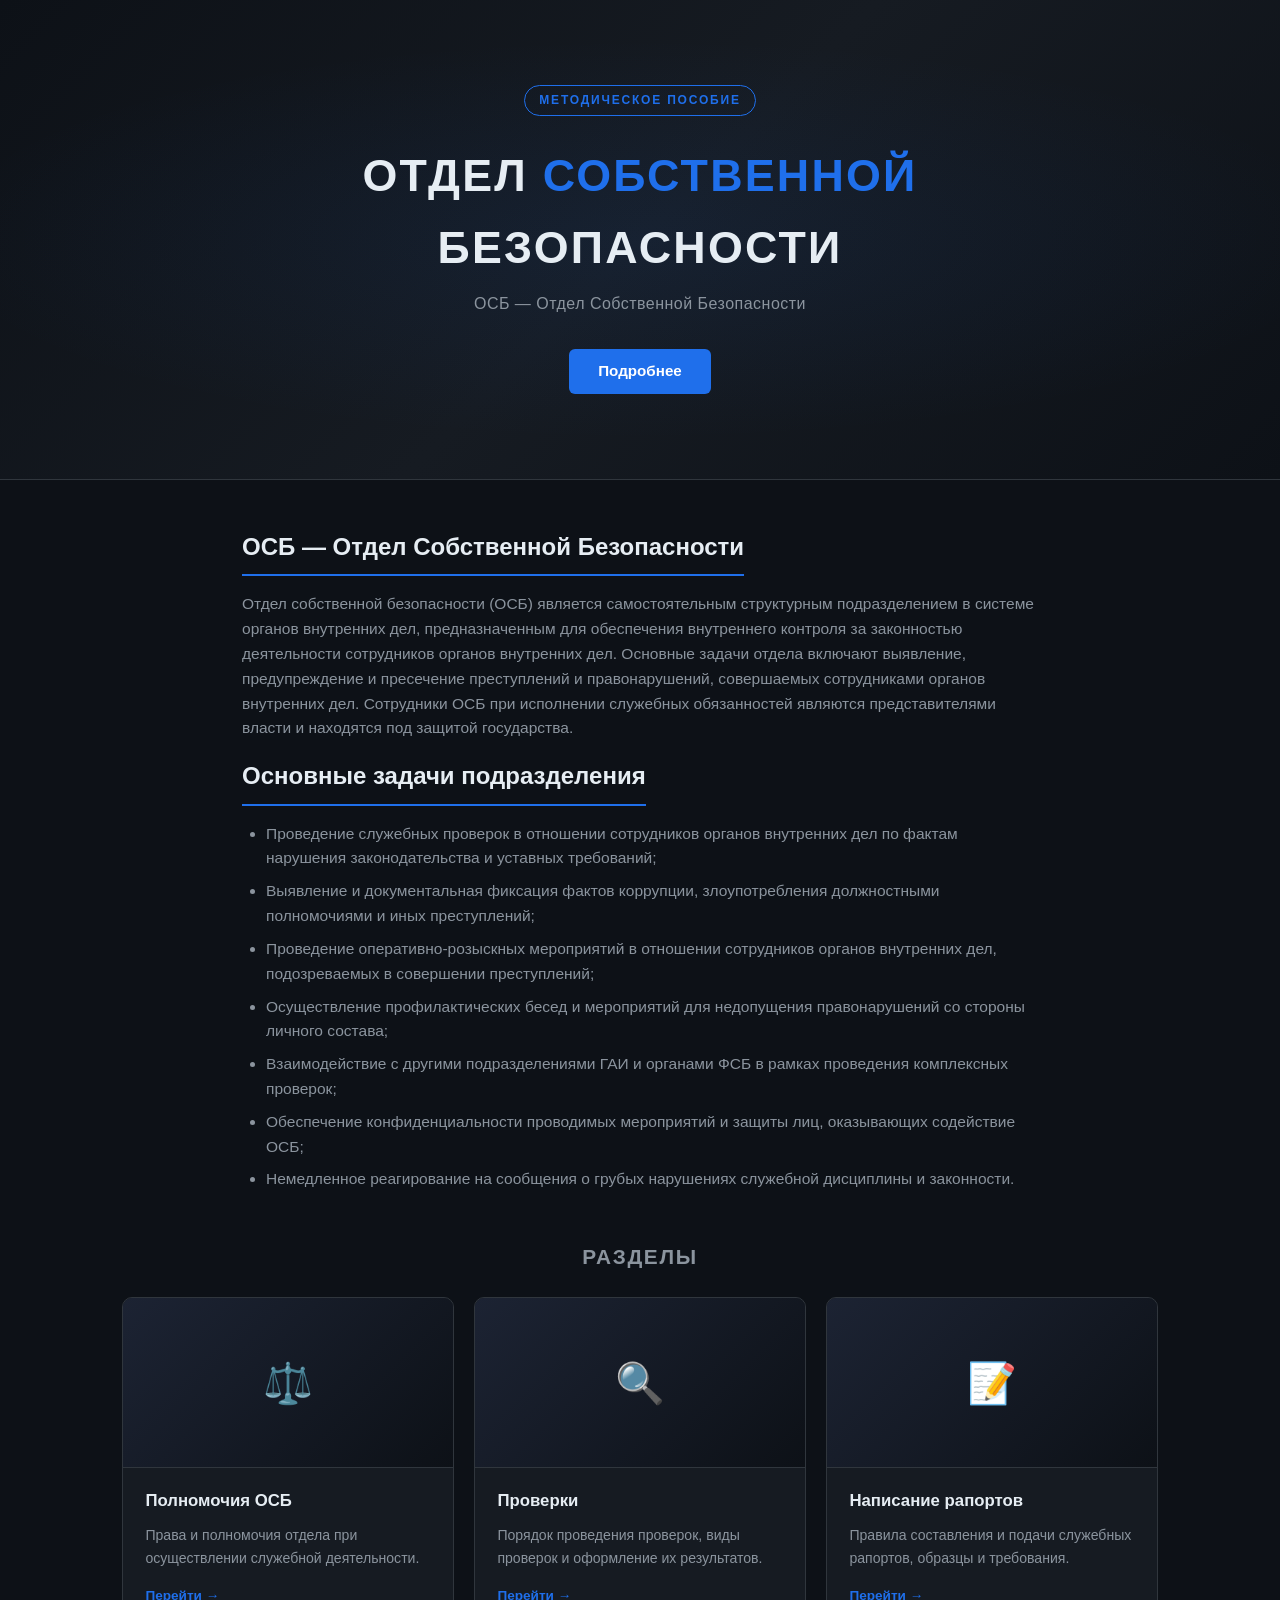
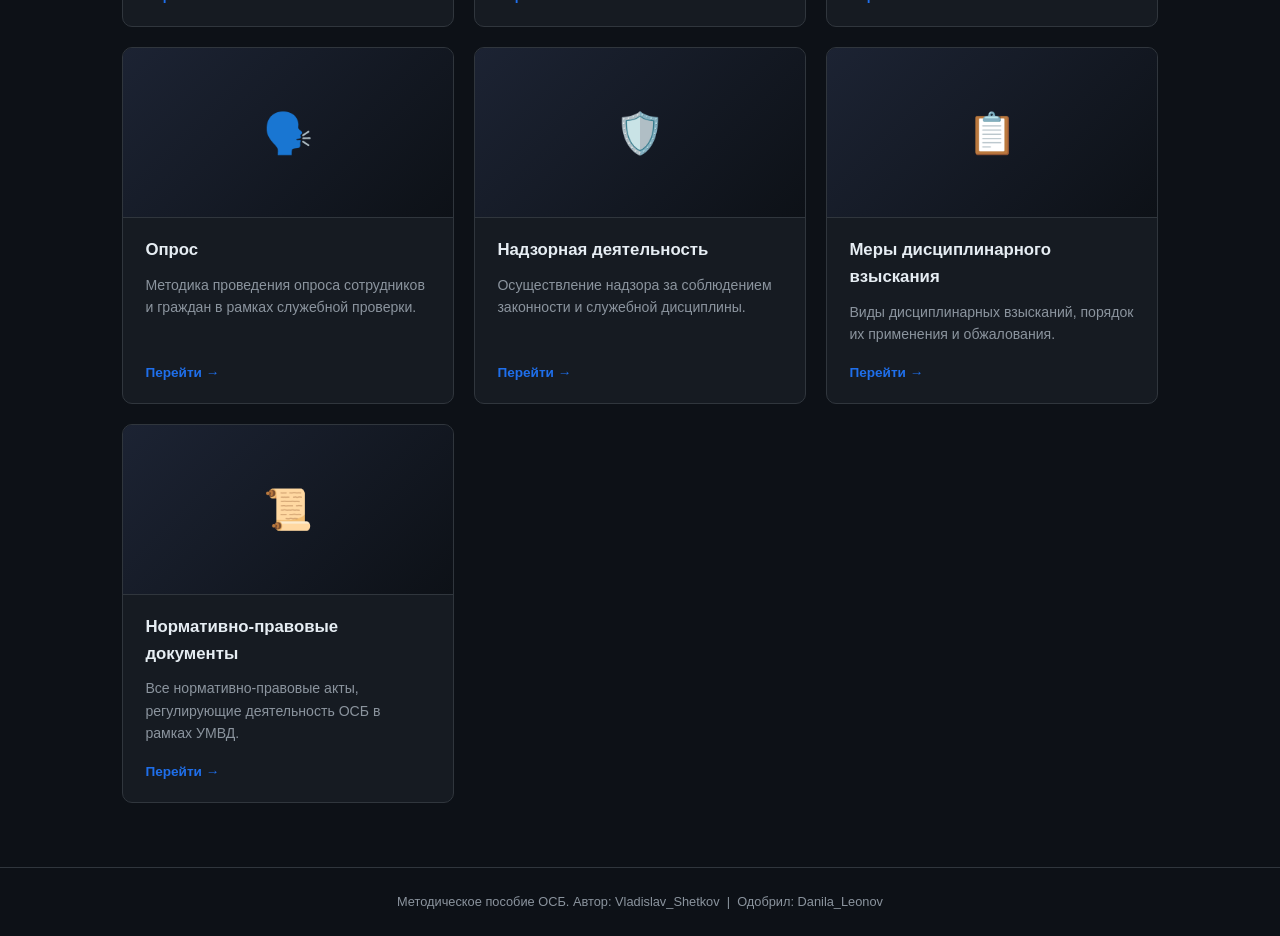
==== index.html @ 4da96798 "MVP" ====
<!DOCTYPE html>
<html lang="ru">
<head>
  <meta charset="UTF-8">
  <meta name="viewport" content="width=device-width, initial-scale=1.0">
  <title>Методичка ОСБ</title>
  <link rel="stylesheet" href="style.css">
</head>
<body>

<section class="hero">
  <div class="hero-content">
    <div class="hero-badge">Методическое пособие</div>
    <h1>Отдел <span>Собственной</span> Безопасности</h1>
    <p class="hero-sub">ОСБ — Отдел Собственной Безопасности</p>
    <a href="#about" class="btn">Подробнее</a>
  </div>
</section>

<section class="about" id="about">
  <h2>ОСБ — Отдел Собственной Безопасности</h2>
  <p>Отдел собственной безопасности (ОСБ) является самостоятельным структурным подразделением в системе органов внутренних дел, предназначенным для обеспечения внутреннего контроля за законностью деятельности сотрудников органов внутренних дел. Основные задачи отдела включают выявление, предупреждение и пресечение преступлений и правонарушений, совершаемых сотрудниками органов внутренних дел. Сотрудники ОСБ при исполнении служебных обязанностей являются представителями власти и находятся под защитой государства.</p>

  <h2>Основные задачи подразделения</h2>
  <ul>
    <li>Проведение служебных проверок в отношении сотрудников органов внутренних дел по фактам нарушения законодательства и уставных требований;</li>
    <li>Выявление и документальная фиксация фактов коррупции, злоупотребления должностными полномочиями и иных преступлений;</li>
    <li>Проведение оперативно-розыскных мероприятий в отношении сотрудников органов внутренних дел, подозреваемых в совершении преступлений;</li>
    <li>Осуществление профилактических бесед и мероприятий для недопущения правонарушений со стороны личного состава;</li>
    <li>Взаимодействие с другими подразделениями ГАИ и органами ФСБ в рамках проведения комплексных проверок;</li>
    <li>Обеспечение конфиденциальности проводимых мероприятий и защиты лиц, оказывающих содействие ОСБ;</li>
    <li>Немедленное реагирование на сообщения о грубых нарушениях служебной дисциплины и законности.</li>
  </ul>
</section>

<p class="sections-title">Разделы</p>

<div class="sections-grid">

  <div class="card">
    <div class="card-img-placeholder">⚖️</div>
    <div class="card-body">
      <h3>Полномочия ОСБ</h3>
      <p>Права и полномочия отдела при осуществлении служебной деятельности.</p>
      <a class="card-link" href="pages/polnomochiya.html">Перейти →</a>
    </div>
  </div>

  <div class="card">
    <div class="card-img-placeholder">🔍</div>
    <div class="card-body">
      <h3>Проверки</h3>
      <p>Порядок проведения проверок, виды проверок и оформление их результатов.</p>
      <a class="card-link" href="pages/proverki.html">Перейти →</a>
    </div>
  </div>

  <div class="card">
    <div class="card-img-placeholder">📝</div>
    <div class="card-body">
      <h3>Написание рапортов</h3>
      <p>Правила составления и подачи служебных рапортов, образцы и требования.</p>
      <a class="card-link" href="pages/raporty.html">Перейти →</a>
    </div>
  </div>

  <div class="card">
    <div class="card-img-placeholder">🗣️</div>
    <div class="card-body">
      <h3>Опрос</h3>
      <p>Методика проведения опроса сотрудников и граждан в рамках служебной проверки.</p>
      <a class="card-link" href="pages/opros.html">Перейти →</a>
    </div>
  </div>

  <div class="card">
    <div class="card-img-placeholder">🛡️</div>
    <div class="card-body">
      <h3>Надзорная деятельность</h3>
      <p>Осуществление надзора за соблюдением законности и служебной дисциплины.</p>
      <a class="card-link" href="pages/nadzor.html">Перейти →</a>
    </div>
  </div>

  <div class="card">
    <div class="card-img-placeholder">📋</div>
    <div class="card-body">
      <h3>Меры дисциплинарного взыскания</h3>
      <p>Виды дисциплинарных взысканий, порядок их применения и обжалования.</p>
      <a class="card-link" href="pages/vzyskaniya.html">Перейти →</a>
    </div>
  </div>

  <div class="card">
    <div class="card-img-placeholder">📜</div>
    <div class="card-body">
      <h3>Нормативно-правовые документы</h3>
      <p>Все нормативно-правовые акты, регулирующие деятельность ОСБ в рамках УМВД.</p>
      <a class="card-link" href="pages/normativy.html">Перейти →</a>
    </div>
  </div>

</div>

<footer>
  <p>Методическое пособие ОСБ. Автор: Vladislav_Shetkov &nbsp;|&nbsp; Одобрил: Danila_Leonov</p>
</footer>

</body>
</html>
---- style.css ----
/* ===== Общие стили ===== */
* {
  margin: 0;
  padding: 0;
  box-sizing: border-box;
}

:root {
  --bg-dark: #0d1117;
  --bg-card: #161b22;
  --bg-nav: #0d1117;
  --accent: #1f6feb;
  --accent-hover: #388bfd;
  --text-primary: #e6edf3;
  --text-secondary: #8b949e;
  --border: #30363d;
}

body {
  font-family: 'Segoe UI', Arial, sans-serif;
  background: var(--bg-dark);
  color: var(--text-primary);
  line-height: 1.6;
}

a {
  color: var(--accent);
  text-decoration: none;
}

a:hover {
  color: var(--accent-hover);
  text-decoration: underline;
}

/* ===== Навигация ===== */
nav {
  position: sticky;
  top: 0;
  z-index: 100;
  background: var(--bg-nav);
  border-bottom: 1px solid var(--border);
  padding: 0 2rem;
  display: flex;
  align-items: center;
  height: 56px;
}

nav .nav-logo {
  font-size: 1rem;
  font-weight: 700;
  color: var(--text-primary);
  text-decoration: none;
  letter-spacing: 0.05em;
  white-space: nowrap;
}

nav .nav-logo:hover {
  color: var(--accent-hover);
  text-decoration: none;
}

/* ===== Герой ===== */
.hero {
  position: relative;
  min-height: 480px;
  display: flex;
  align-items: center;
  justify-content: center;
  background: linear-gradient(135deg, #0d1117 0%, #161b22 50%, #0d1117 100%);
  overflow: hidden;
  border-bottom: 1px solid var(--border);
}

.hero::before {
  content: '';
  position: absolute;
  inset: 0;
  background:
    radial-gradient(ellipse 80% 60% at 50% 50%, rgba(31, 111, 235, 0.08) 0%, transparent 70%);
}

.hero-content {
  position: relative;
  text-align: center;
  padding: 3rem 2rem;
  max-width: 800px;
}

.hero-badge {
  display: inline-block;
  border: 1px solid var(--accent);
  color: var(--accent);
  font-size: 0.75rem;
  font-weight: 600;
  letter-spacing: 0.15em;
  text-transform: uppercase;
  padding: 0.3rem 0.9rem;
  border-radius: 2rem;
  margin-bottom: 1.5rem;
}

.hero h1 {
  font-size: clamp(1.6rem, 4vw, 2.8rem);
  font-weight: 800;
  letter-spacing: 0.05em;
  text-transform: uppercase;
  color: var(--text-primary);
  margin-bottom: 0.5rem;
}

.hero h1 span {
  color: var(--accent);
}

.hero .hero-sub {
  font-size: 1rem;
  color: var(--text-secondary);
  margin-top: 0.5rem;
  letter-spacing: 0.03em;
}

.hero .btn {
  margin-top: 2rem;
  display: inline-block;
  padding: 0.65rem 1.8rem;
  background: var(--accent);
  color: #fff;
  border-radius: 6px;
  font-weight: 600;
  font-size: 0.95rem;
  transition: background 0.2s;
  text-decoration: none;
}

.hero .btn:hover {
  background: var(--accent-hover);
  text-decoration: none;
  color: #fff;
}

/* ===== Секция "О подразделении" ===== */
.about {
  max-width: 860px;
  margin: 3rem auto;
  padding: 0 2rem;
}

.about h2 {
  font-size: 1.5rem;
  font-weight: 700;
  color: var(--text-primary);
  margin-bottom: 1rem;
  padding-bottom: 0.5rem;
  border-bottom: 2px solid var(--accent);
  display: inline-block;
}

.about p {
  color: var(--text-secondary);
  margin-bottom: 1rem;
  font-size: 0.97rem;
}

.about ul {
  color: var(--text-secondary);
  padding-left: 1.5rem;
  font-size: 0.97rem;
}

.about ul li {
  margin-bottom: 0.5rem;
}

/* ===== Разделы ===== */
.sections-title {
  text-align: center;
  font-size: 1.3rem;
  font-weight: 700;
  letter-spacing: 0.08em;
  text-transform: uppercase;
  color: var(--text-secondary);
  margin: 3rem 0 1.5rem;
}

.sections-grid {
  display: grid;
  grid-template-columns: repeat(auto-fill, minmax(280px, 1fr));
  gap: 1.25rem;
  max-width: 1100px;
  margin: 0 auto 4rem;
  padding: 0 2rem;
}

.card {
  background: var(--bg-card);
  border: 1px solid var(--border);
  border-radius: 10px;
  overflow: hidden;
  transition: border-color 0.2s, transform 0.2s;
  display: flex;
  flex-direction: column;
}

.card:hover {
  border-color: var(--accent);
  transform: translateY(-3px);
}

.card-img {
  width: 100%;
  height: 170px;
  object-fit: cover;
  display: block;
  background: linear-gradient(135deg, #161b22 0%, #1c2333 100%);
}

.card-img-placeholder {
  width: 100%;
  height: 170px;
  display: flex;
  align-items: center;
  justify-content: center;
  font-size: 2.5rem;
  background: linear-gradient(135deg, #1c2333 0%, #0d1117 100%);
  border-bottom: 1px solid var(--border);
}

.card-body {
  padding: 1.2rem 1.4rem;
  flex: 1;
  display: flex;
  flex-direction: column;
}

.card-body h3 {
  font-size: 1.05rem;
  font-weight: 700;
  color: var(--text-primary);
  margin-bottom: 0.6rem;
}

.card-body p {
  font-size: 0.88rem;
  color: var(--text-secondary);
  flex: 1;
}

.card-link {
  display: inline-block;
  margin-top: 1rem;
  font-size: 0.85rem;
  font-weight: 600;
  color: var(--accent);
}

.card-link:hover {
  color: var(--accent-hover);
}

/* Карточка-ссылка (страница нормативов) */
a.card {
  text-decoration: none;
}

a.card h3 {
  color: var(--text-primary);
}

a.card p {
  color: var(--text-secondary);
}

a.card:hover h3 {
  color: var(--accent-hover);
}

/* ===== Страницы разделов ===== */
.page-wrapper {
  max-width: 860px;
  margin: 3rem auto;
  padding: 0 2rem;
}

.page-header {
  margin-bottom: 2rem;
  padding-bottom: 1rem;
  border-bottom: 1px solid var(--border);
}

.page-header .back-link {
  font-size: 0.85rem;
  color: var(--text-secondary);
  margin-bottom: 1rem;
  display: inline-block;
}

.page-header .back-link:hover {
  color: var(--accent-hover);
}

.page-header h1 {
  font-size: clamp(1.4rem, 3vw, 2rem);
  font-weight: 800;
  text-transform: uppercase;
  letter-spacing: 0.04em;
  color: var(--text-primary);
}

.page-content {
  color: var(--text-secondary);
  font-size: 0.97rem;
  line-height: 1.8;
}

.page-content h2 {
  font-size: 1.2rem;
  font-weight: 700;
  color: var(--text-primary);
  margin: 2rem 0 0.75rem;
}

.page-content p {
  margin-bottom: 1rem;
}

.page-content ul, .page-content ol {
  padding-left: 1.5rem;
  margin-bottom: 1rem;
}

.page-content ul li, .page-content ol li {
  margin-bottom: 0.5rem;
}

.placeholder-block {
  background: var(--bg-card);
  border: 2px dashed var(--border);
  border-radius: 8px;
  padding: 2rem;
  text-align: center;
  color: var(--text-secondary);
  font-size: 0.9rem;
  font-style: italic;
  margin: 1.5rem 0;
}

/* ===== Подвал ===== */
footer {
  border-top: 1px solid var(--border);
  text-align: center;
  padding: 1.5rem;
  color: var(--text-secondary);
  font-size: 0.8rem;
}

/* ===== Адаптивность ===== */
@media (max-width: 600px) {
  nav { padding: 0 1rem; }
  .hero-content { padding: 2rem 1rem; }
  .sections-grid { padding: 0 1rem; }
  .about, .page-wrapper { padding: 0 1rem; }
}
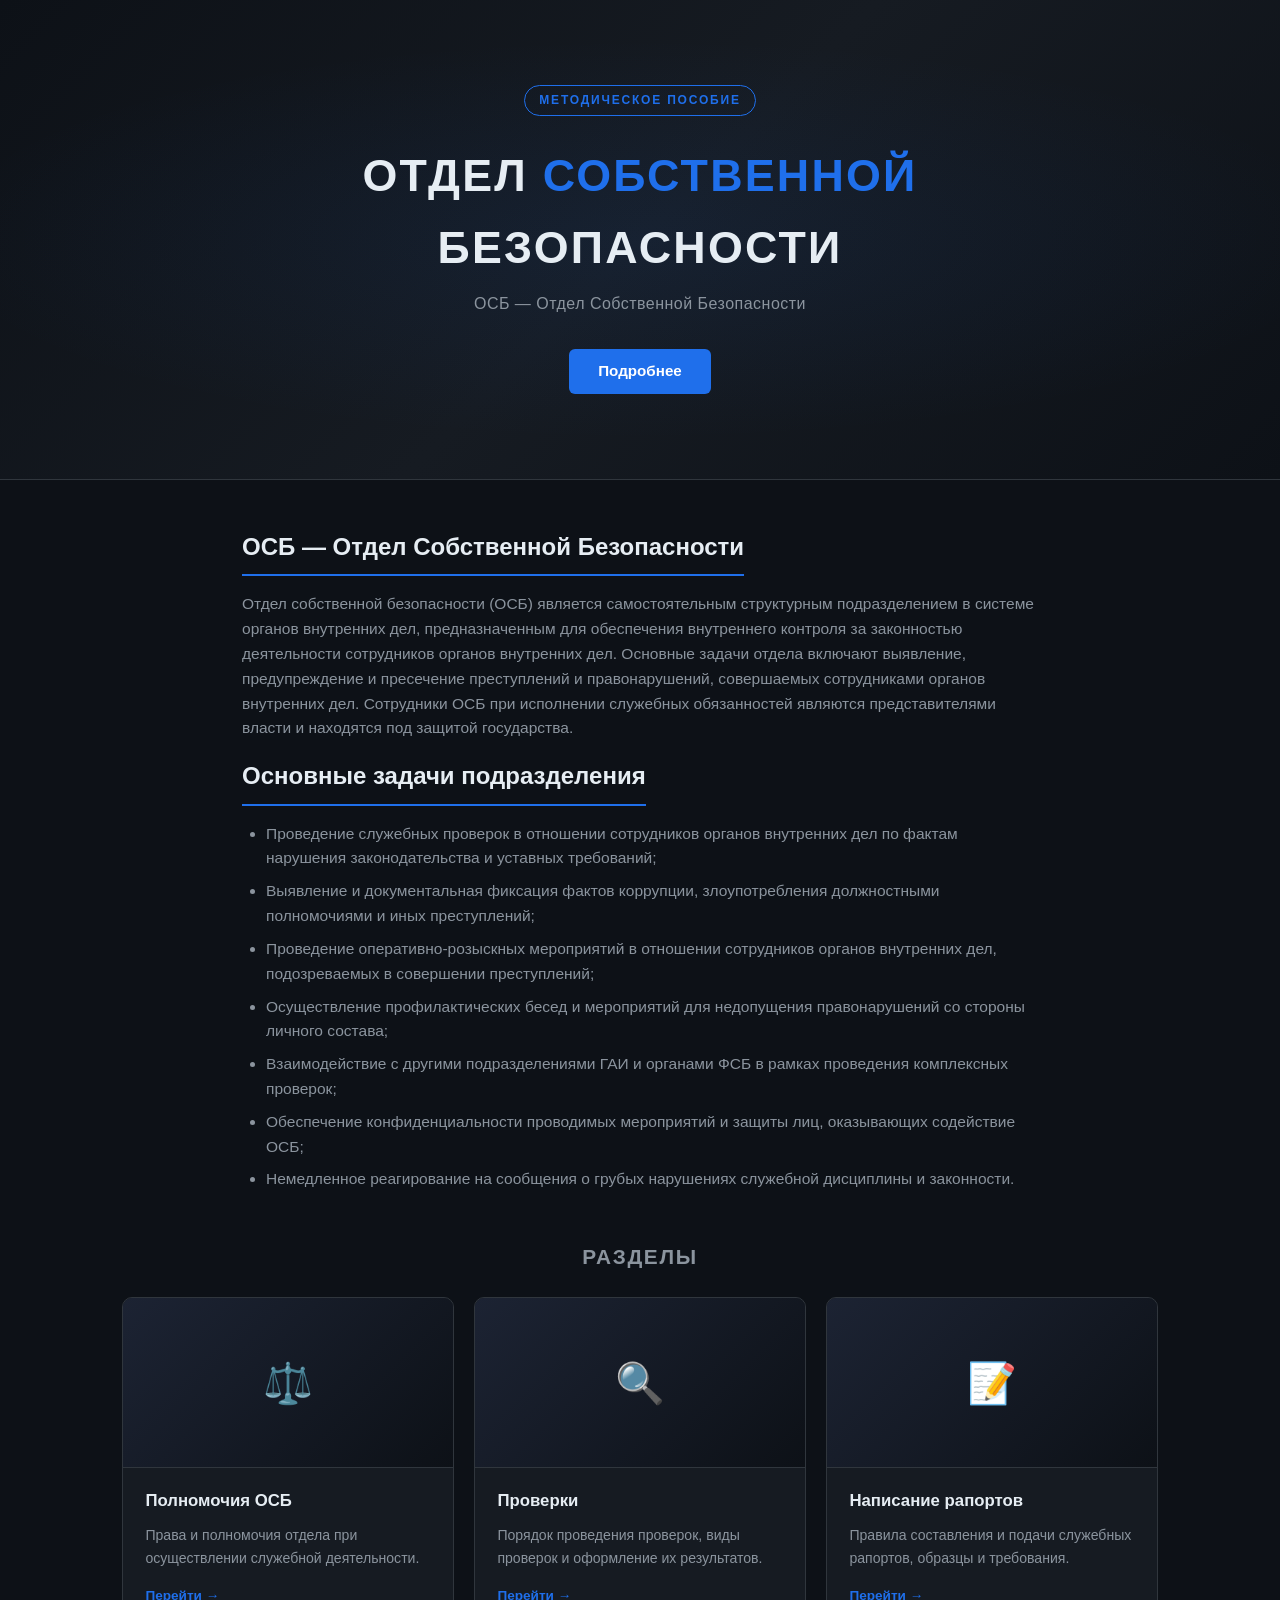
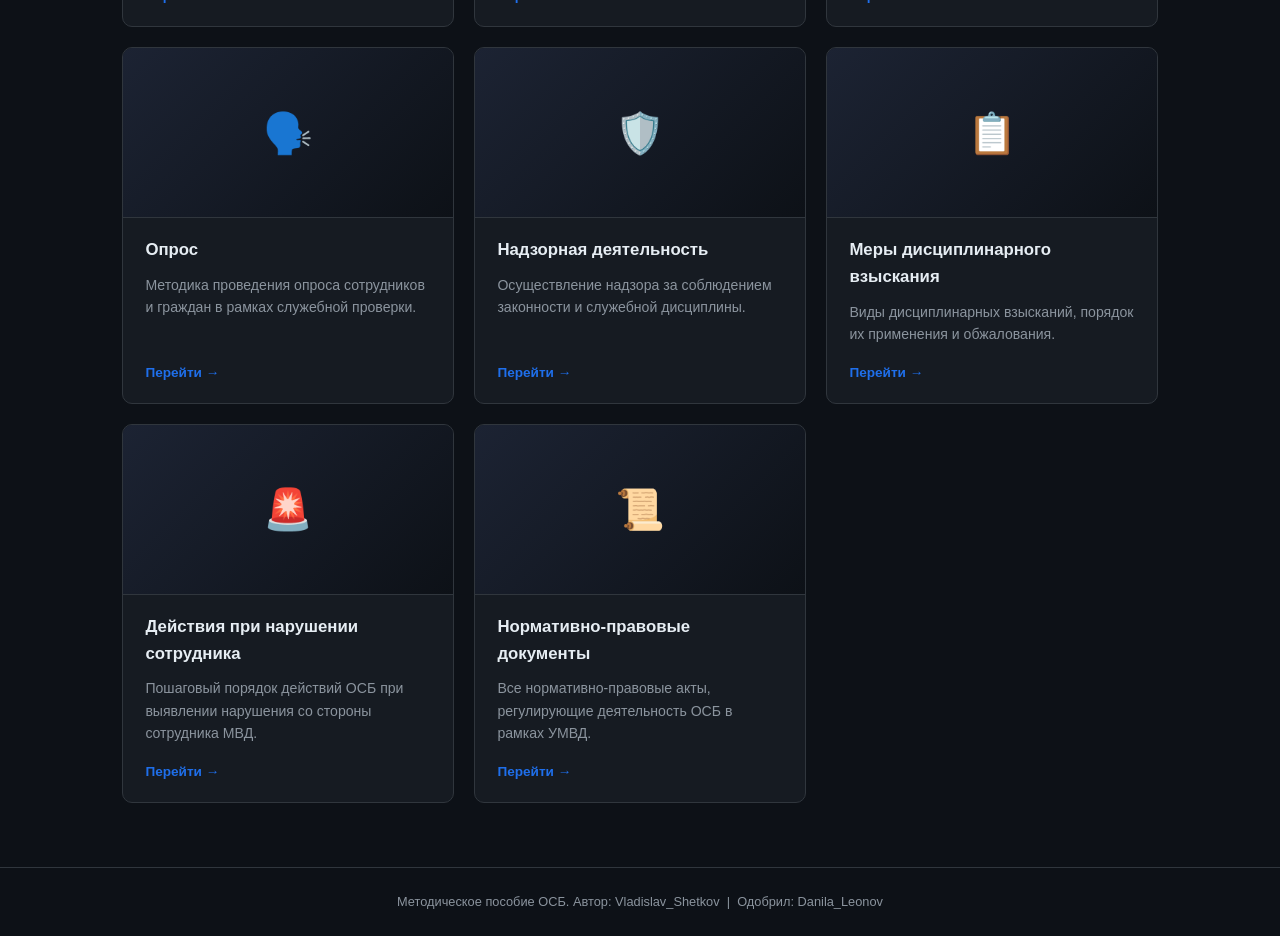
==== commit 4a9b6c48: "add deistvia" ====
--- a/index.html
+++ b/index.html
@@ -92,6 +92,15 @@
   </div>
 
   <div class="card">
+    <div class="card-img-placeholder">🚨</div>
+    <div class="card-body">
+      <h3>Действия при нарушении сотрудника</h3>
+      <p>Пошаговый порядок действий ОСБ при выявлении нарушения со стороны сотрудника МВД.</p>
+      <a class="card-link" href="pages/dejstviya.html">Перейти →</a>
+    </div>
+  </div>
+
+  <div class="card">
     <div class="card-img-placeholder">📜</div>
     <div class="card-body">
       <h3>Нормативно-правовые документы</h3>
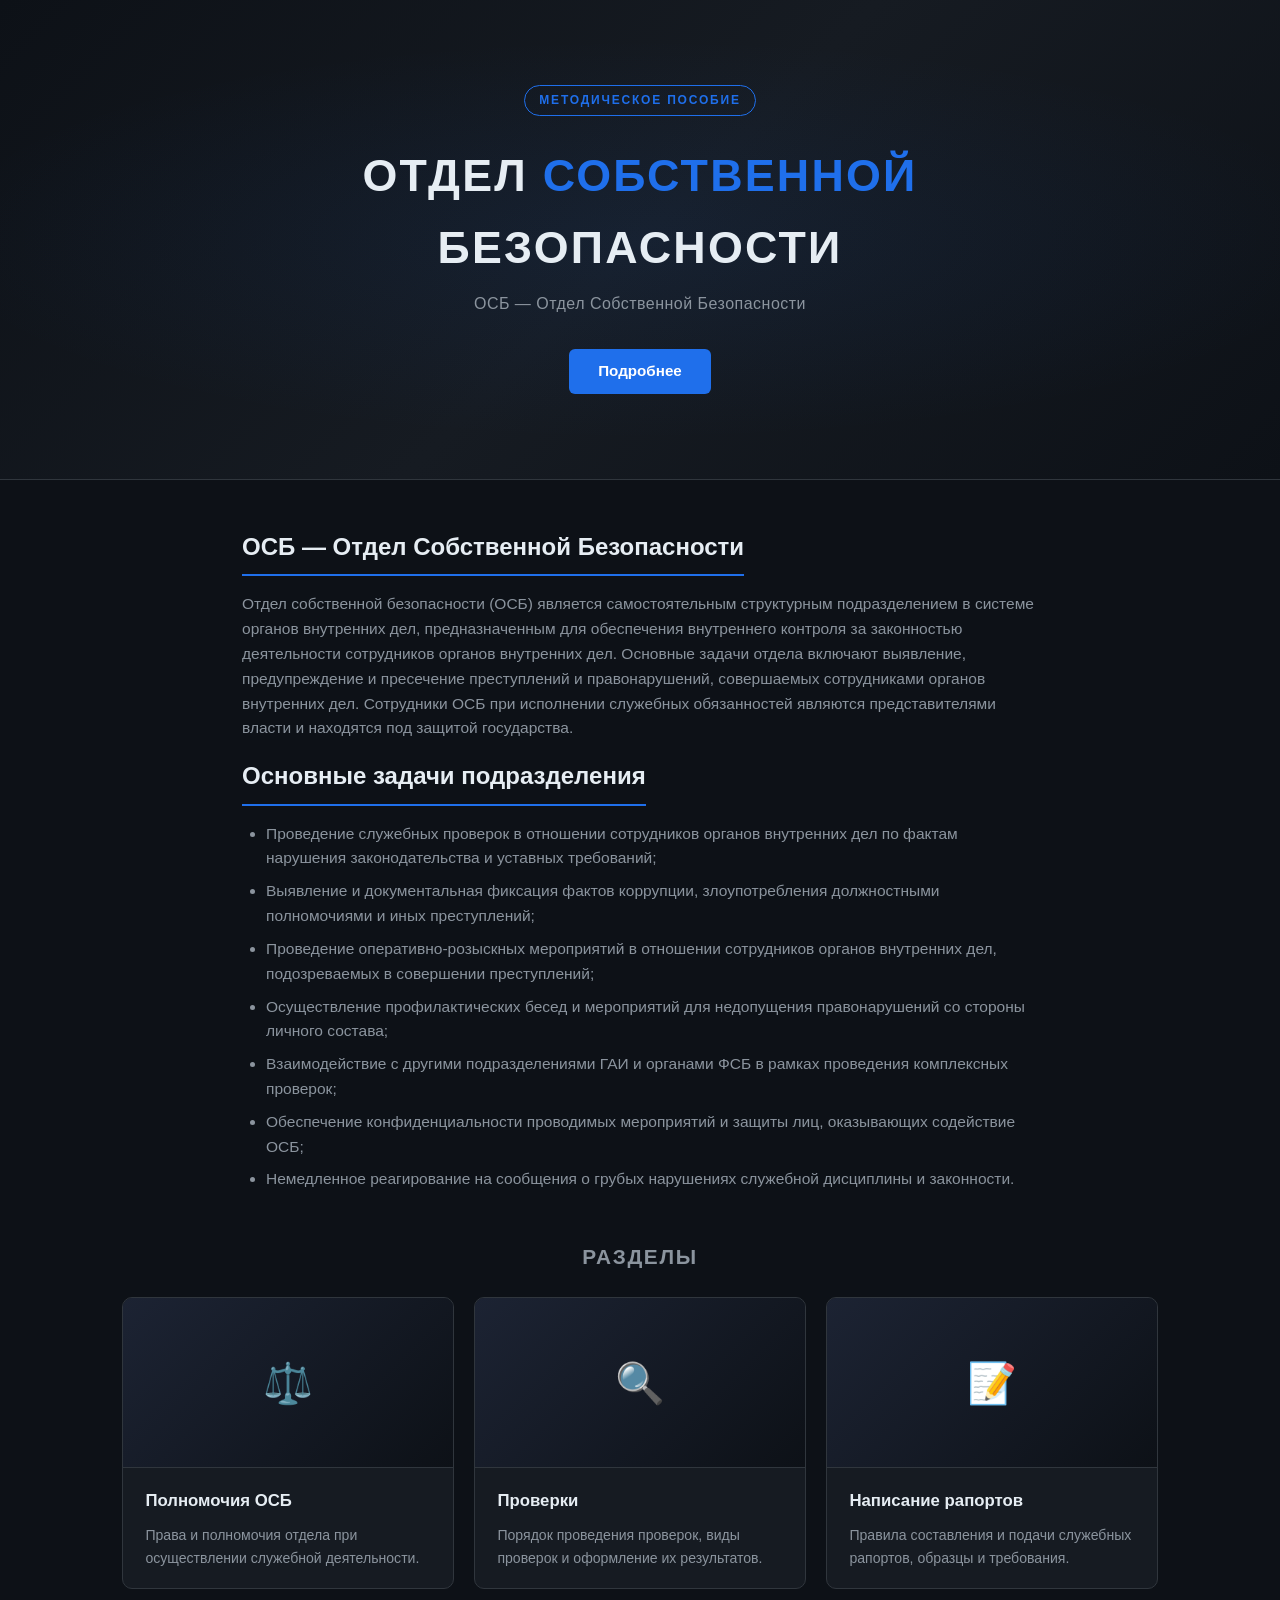
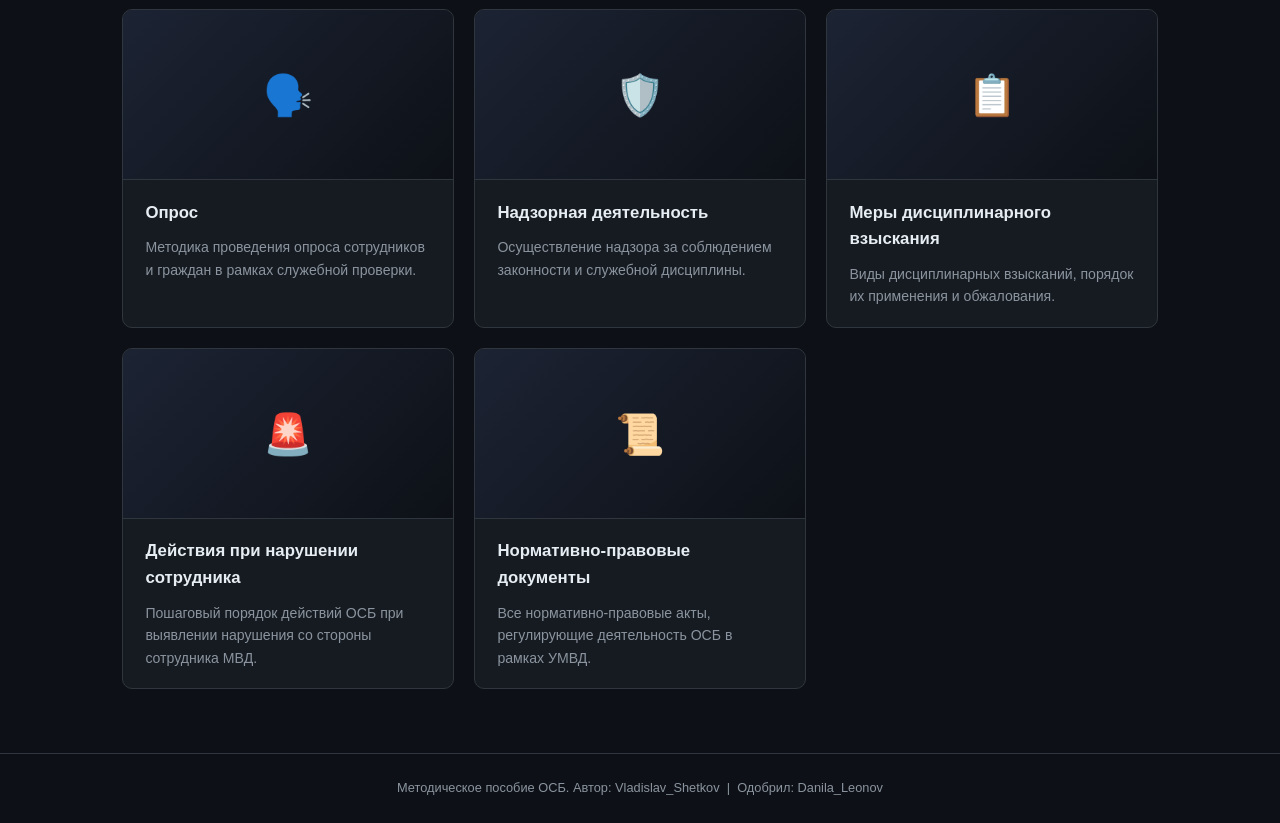
==== commit dffd26ea: "Fixed index.html" ====
--- a/index.html
+++ b/index.html
@@ -37,77 +37,69 @@
 
 <div class="sections-grid">
 
-  <div class="card">
+  <a class="card" href="pages/polnomochiya.html">
     <div class="card-img-placeholder">⚖️</div>
     <div class="card-body">
       <h3>Полномочия ОСБ</h3>
       <p>Права и полномочия отдела при осуществлении служебной деятельности.</p>
-      <a class="card-link" href="pages/polnomochiya.html">Перейти →</a>
     </div>
-  </div>
+  </a>
 
-  <div class="card">
+  <a class="card" href="pages/proverki.html">
     <div class="card-img-placeholder">🔍</div>
     <div class="card-body">
       <h3>Проверки</h3>
       <p>Порядок проведения проверок, виды проверок и оформление их результатов.</p>
-      <a class="card-link" href="pages/proverki.html">Перейти →</a>
     </div>
-  </div>
+  </a>
 
-  <div class="card">
+  <a class="card" href="pages/raporty.html">
     <div class="card-img-placeholder">📝</div>
     <div class="card-body">
       <h3>Написание рапортов</h3>
       <p>Правила составления и подачи служебных рапортов, образцы и требования.</p>
-      <a class="card-link" href="pages/raporty.html">Перейти →</a>
     </div>
-  </div>
+  </a>
 
-  <div class="card">
+  <a class="card" href="pages/opros.html">
     <div class="card-img-placeholder">🗣️</div>
     <div class="card-body">
       <h3>Опрос</h3>
       <p>Методика проведения опроса сотрудников и граждан в рамках служебной проверки.</p>
-      <a class="card-link" href="pages/opros.html">Перейти →</a>
     </div>
-  </div>
+  </a>
 
-  <div class="card">
+  <a class="card" href="pages/nadzor.html">
     <div class="card-img-placeholder">🛡️</div>
     <div class="card-body">
       <h3>Надзорная деятельность</h3>
       <p>Осуществление надзора за соблюдением законности и служебной дисциплины.</p>
-      <a class="card-link" href="pages/nadzor.html">Перейти →</a>
     </div>
-  </div>
+  </a>
 
-  <div class="card">
+  <a class="card" href="pages/vzyskaniya.html">
     <div class="card-img-placeholder">📋</div>
     <div class="card-body">
       <h3>Меры дисциплинарного взыскания</h3>
       <p>Виды дисциплинарных взысканий, порядок их применения и обжалования.</p>
-      <a class="card-link" href="pages/vzyskaniya.html">Перейти →</a>
     </div>
-  </div>
+  </a>
 
-  <div class="card">
+  <a class="card" href="pages/dejstviya.html">
     <div class="card-img-placeholder">🚨</div>
     <div class="card-body">
       <h3>Действия при нарушении сотрудника</h3>
       <p>Пошаговый порядок действий ОСБ при выявлении нарушения со стороны сотрудника МВД.</p>
-      <a class="card-link" href="pages/dejstviya.html">Перейти →</a>
     </div>
-  </div>
+  </a>
 
-  <div class="card">
+  <a class="card" href="pages/normativy.html">
     <div class="card-img-placeholder">📜</div>
     <div class="card-body">
       <h3>Нормативно-правовые документы</h3>
       <p>Все нормативно-правовые акты, регулирующие деятельность ОСБ в рамках УМВД.</p>
-      <a class="card-link" href="pages/normativy.html">Перейти →</a>
     </div>
-  </div>
+  </a>
 
 </div>
 
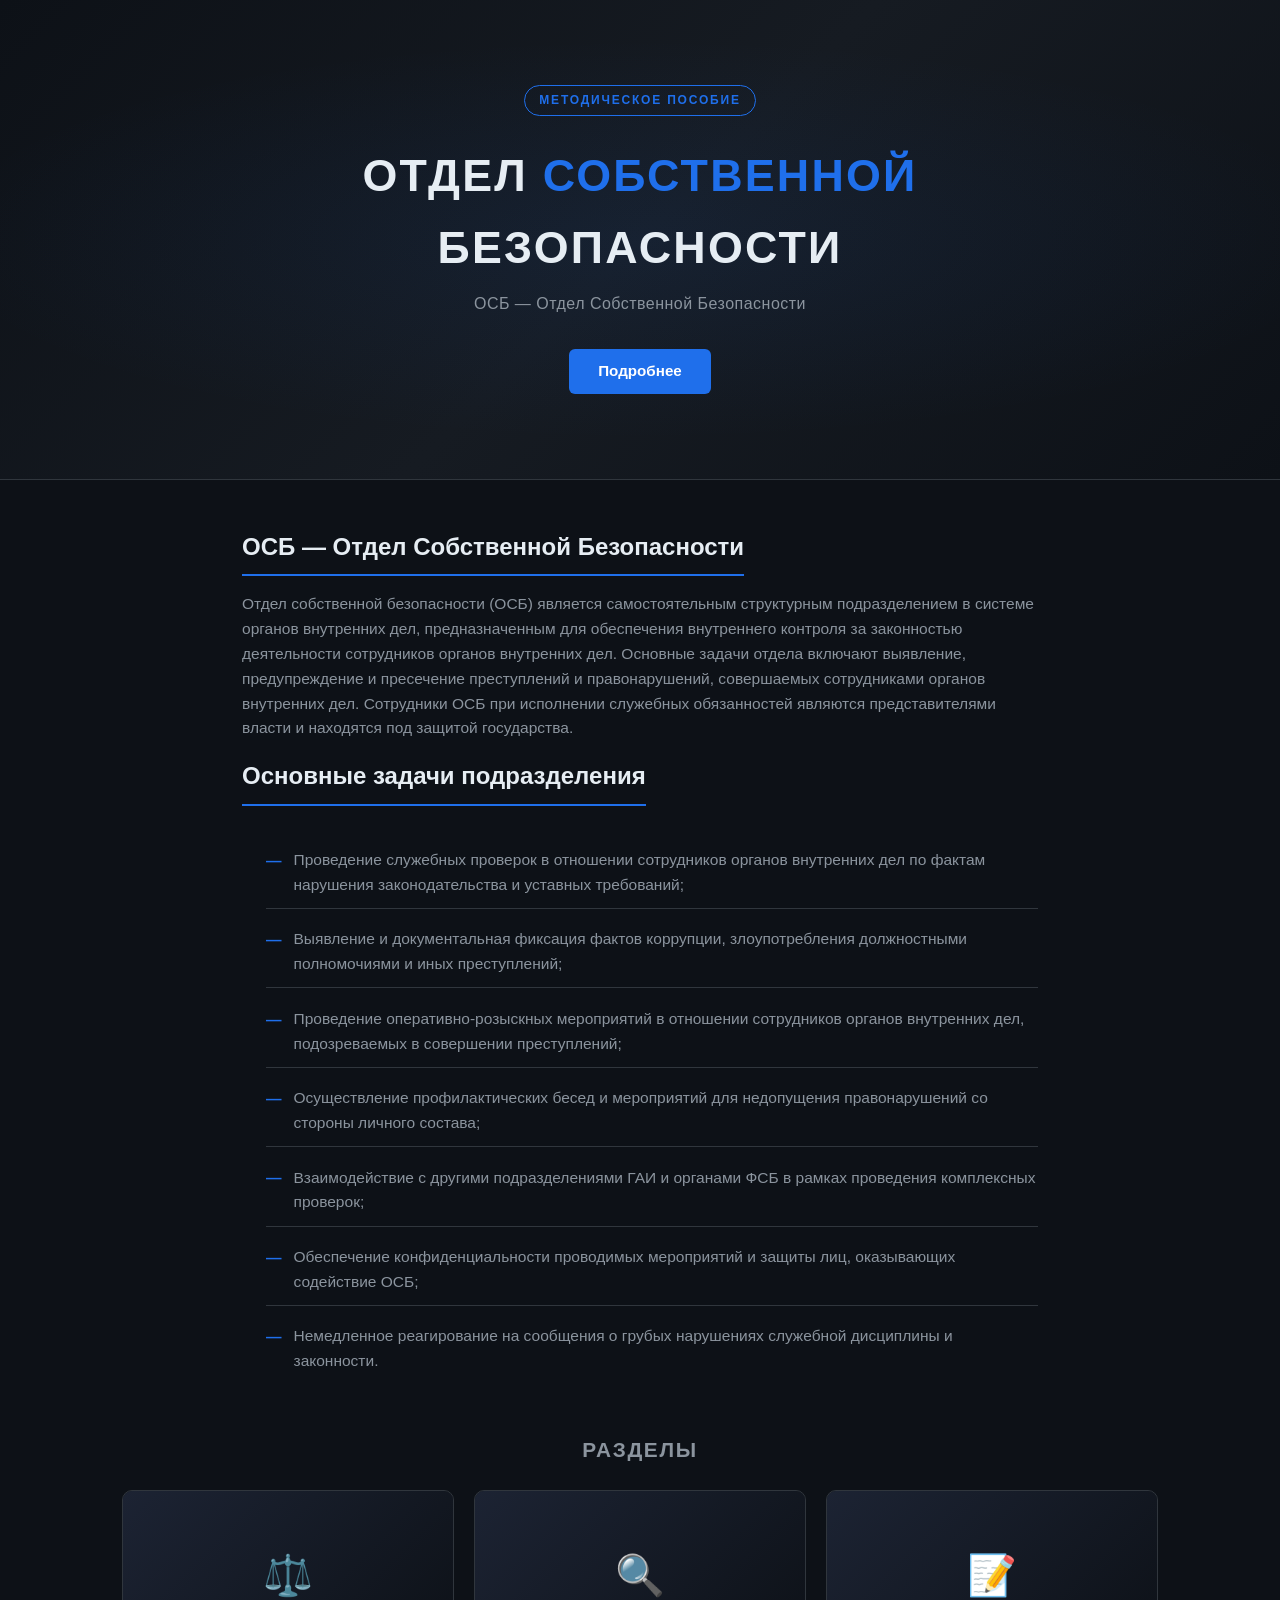
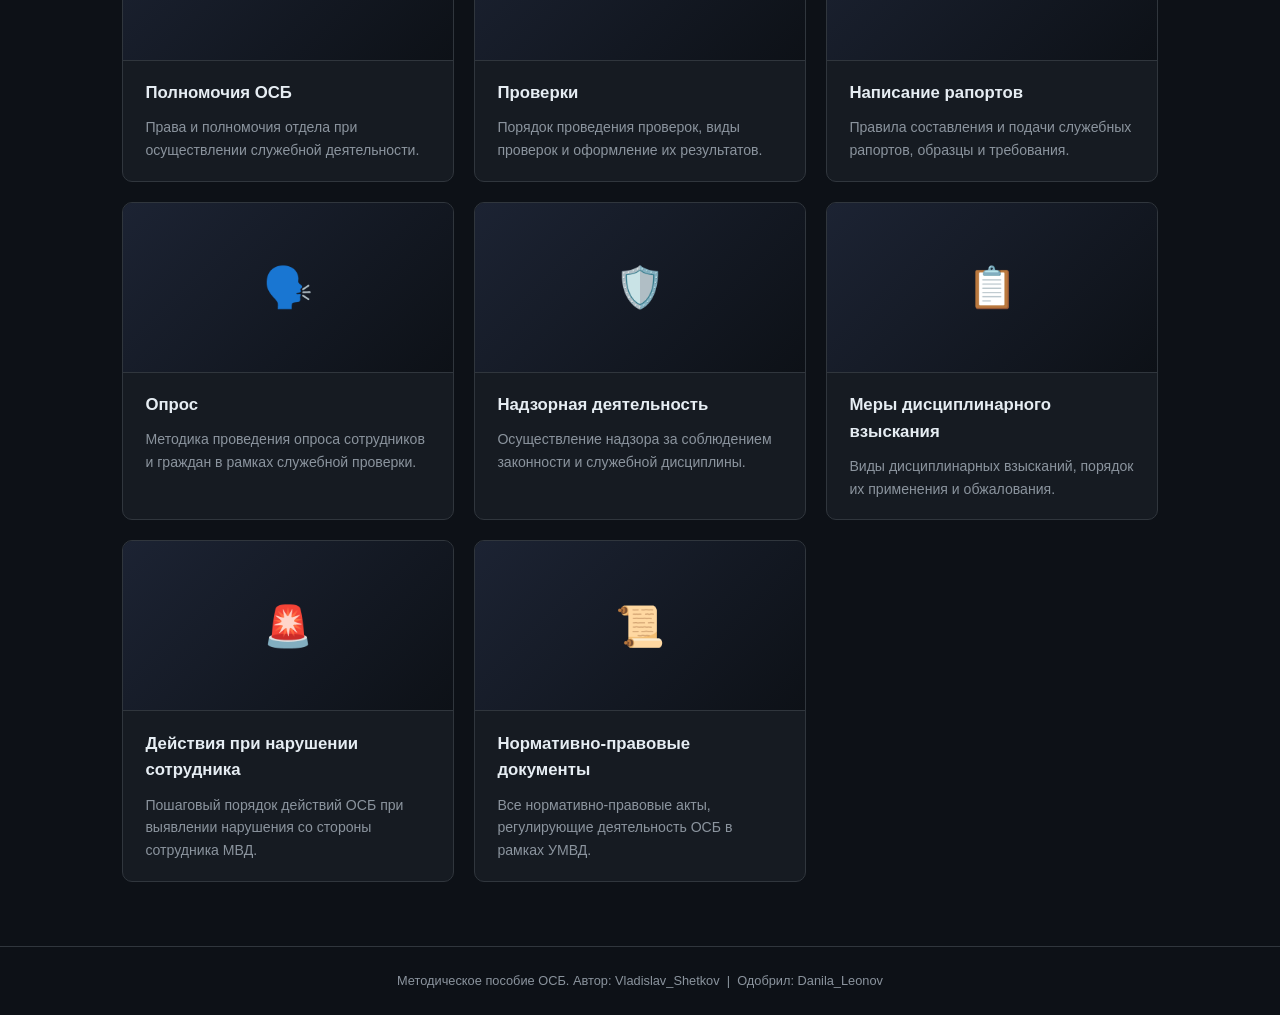
==== commit 1e9abbee: "huge refactor" ====
--- a/index.html
+++ b/index.html
@@ -22,7 +22,7 @@
   <p>Отдел собственной безопасности (ОСБ) является самостоятельным структурным подразделением в системе органов внутренних дел, предназначенным для обеспечения внутреннего контроля за законностью деятельности сотрудников органов внутренних дел. Основные задачи отдела включают выявление, предупреждение и пресечение преступлений и правонарушений, совершаемых сотрудниками органов внутренних дел. Сотрудники ОСБ при исполнении служебных обязанностей являются представителями власти и находятся под защитой государства.</p>
 
   <h2>Основные задачи подразделения</h2>
-  <ul>
+  <ul class="task-list">
     <li>Проведение служебных проверок в отношении сотрудников органов внутренних дел по фактам нарушения законодательства и уставных требований;</li>
     <li>Выявление и документальная фиксация фактов коррупции, злоупотребления должностными полномочиями и иных преступлений;</li>
     <li>Проведение оперативно-розыскных мероприятий в отношении сотрудников органов внутренних дел, подозреваемых в совершении преступлений;</li>
--- a/style.css
+++ b/style.css
@@ -361,3 +361,290 @@
   .sections-grid { padding: 0 1rem; }
   .about, .page-wrapper { padding: 0 1rem; }
 }
+
+/* ===== Хлебные крошки ===== */
+.breadcrumb {
+  display: flex;
+  align-items: center;
+  gap: 0.5rem;
+  font-size: 0.85rem;
+  color: var(--text-secondary);
+  margin-bottom: 1rem;
+  flex-wrap: wrap;
+}
+.breadcrumb a {
+  color: var(--text-secondary);
+  text-decoration: none;
+}
+.breadcrumb a:hover {
+  color: var(--accent-hover);
+  text-decoration: none;
+}
+.breadcrumb .sep {
+  color: var(--border);
+}
+.breadcrumb .current {
+  color: var(--text-primary);
+  font-weight: 600;
+}
+
+/* ===== Список задач (главная) ===== */
+.task-list {
+  list-style: none;
+  padding: 0;
+  margin: 1rem 0;
+}
+.task-list li {
+  display: flex;
+  align-items: flex-start;
+  gap: 0.75rem;
+  padding: 0.65rem 0;
+  border-bottom: 1px solid var(--border);
+  color: var(--text-secondary);
+  font-size: 0.97rem;
+  line-height: 1.6;
+}
+.task-list li:last-child {
+  border-bottom: none;
+}
+.task-list li::before {
+  content: '—';
+  color: var(--accent);
+  font-weight: 700;
+  flex-shrink: 0;
+  margin-top: 0.05rem;
+}
+
+/* ===== Блоки статей (полномочия) ===== */
+.article-block {
+  background: var(--bg-card);
+  border: 1px solid var(--border);
+  border-left: 3px solid var(--accent);
+  border-radius: 8px;
+  padding: 1.4rem 1.6rem;
+  margin-bottom: 1.5rem;
+  transition: border-color 0.2s;
+}
+.article-block:hover {
+  border-color: var(--accent);
+  border-left-color: var(--accent-hover);
+}
+.article-block h2 {
+  font-size: 1rem;
+  font-weight: 700;
+  color: var(--accent);
+  margin-bottom: 1rem;
+  text-transform: uppercase;
+  letter-spacing: 0.04em;
+}
+.article-block ol, .article-block ul {
+  padding-left: 1.4rem;
+  color: var(--text-secondary);
+  font-size: 0.93rem;
+  line-height: 1.75;
+}
+.article-block ol li, .article-block ul li {
+  margin-bottom: 0.6rem;
+}
+.article-block p {
+  color: var(--text-secondary);
+  font-size: 0.93rem;
+  margin-bottom: 0.6rem;
+}
+
+/* ===== Шаги (steps) ===== */
+.steps {
+  display: flex;
+  flex-direction: column;
+  gap: 1.1rem;
+  margin: 1.2rem 0 2.5rem;
+}
+.step {
+  display: flex;
+  gap: 1.2rem;
+  align-items: flex-start;
+  background: var(--bg-card);
+  border: 1px solid var(--border);
+  border-radius: 10px;
+  padding: 1.1rem 1.4rem;
+  transition: border-color 0.2s, transform 0.2s;
+}
+.step:hover {
+  border-color: var(--accent);
+  transform: translateX(4px);
+}
+.step-num, .step-icon {
+  flex-shrink: 0;
+  width: 2.2rem;
+  height: 2.2rem;
+  background: var(--accent);
+  color: #fff;
+  border-radius: 50%;
+  display: flex;
+  align-items: center;
+  justify-content: center;
+  font-weight: 800;
+  font-size: 0.95rem;
+  margin-top: 0.1rem;
+}
+.step-icon {
+  font-size: 1rem;
+  font-weight: 400;
+}
+.step-body {
+  flex: 1;
+}
+.step-body strong {
+  display: block;
+  color: var(--text-primary);
+  font-size: 0.97rem;
+  margin-bottom: 0.3rem;
+}
+.step-body p {
+  margin: 0 0 0.3rem;
+  color: var(--text-secondary);
+  font-size: 0.92rem;
+  line-height: 1.6;
+}
+.step-body a { color: var(--accent); }
+.step-body a:hover { color: var(--accent-hover); }
+
+/* Варианты цвета шагов */
+.step.open .step-num, .step.open .step-icon { background: #238636; }
+.step.open:hover { border-color: #2ea043; }
+
+.step.covert .step-num, .step.covert .step-icon { background: #6e40c9; }
+.step.covert:hover { border-color: #8b5cf6; }
+
+.step.method .step-num, .step.method .step-icon { background: #6e40c9; }
+.step.method:hover { border-color: #8b5cf6; }
+
+.step.warning {
+  border-color: #3d1f1f;
+  background: #120a0a;
+}
+.step.warning .step-num, .step.warning .step-icon { background: #da3633; }
+.step.warning:hover { border-color: #f85149; }
+
+.step.green { border-color: #1a3a22; }
+.step.green:hover { border-color: #2ea043; }
+.step.green .step-num, .step.green .step-icon { background: #0d2414; color: #3fb950; }
+
+.step.yellow { border-color: #3a3010; }
+.step.yellow:hover { border-color: #d29922; }
+.step.yellow .step-num, .step.yellow .step-icon { background: #1e1a08; color: #d29922; }
+
+.step.orange { border-color: #3a1f0a; }
+.step.orange:hover { border-color: #e06c1a; }
+.step.orange .step-num, .step.orange .step-icon { background: #1e1008; color: #e06c1a; }
+
+.step.red { border-color: #3d1f1f; background: #120a0a; }
+.step.red:hover { border-color: #f85149; }
+.step.red .step-num, .step.red .step-icon { background: #200d0d; color: #f85149; }
+
+.step.darkred { border-color: #5c1010; background: #160505; }
+.step.darkred:hover { border-color: #ff4040; }
+.step.darkred .step-num, .step.darkred .step-icon { background: #2d0505; color: #ff6b6b; }
+
+/* ===== Ветвление шагов ===== */
+.step-branch {
+  display: flex;
+  flex-direction: column;
+  gap: 0.8rem;
+  margin: 0.5rem 0 2.5rem;
+}
+.branch {
+  display: flex;
+  gap: 1.2rem;
+  align-items: flex-start;
+  background: var(--bg-card);
+  border: 1px solid var(--border);
+  border-radius: 10px;
+  padding: 1rem 1.4rem;
+  transition: border-color 0.2s, transform 0.2s;
+}
+.branch:hover {
+  border-color: var(--accent);
+  transform: translateX(4px);
+}
+.branch-tag {
+  flex-shrink: 0;
+  background: #21262d;
+  border: 1px solid var(--border);
+  color: var(--accent);
+  font-weight: 700;
+  font-size: 0.8rem;
+  padding: 0.25rem 0.6rem;
+  border-radius: 4px;
+  white-space: nowrap;
+  margin-top: 0.15rem;
+}
+.branch-body { flex: 1; }
+.branch-body strong {
+  display: block;
+  color: var(--text-primary);
+  font-size: 0.95rem;
+  margin-bottom: 0.3rem;
+}
+.branch-body p {
+  margin: 0;
+  color: var(--text-secondary);
+  font-size: 0.9rem;
+}
+
+/* ===== Подписи секций ===== */
+.section-label {
+  font-size: 1.2rem;
+  font-weight: 700;
+  color: var(--text-primary);
+  margin: 2rem 0 0.5rem;
+}
+.section-label.red { color: #f85149; }
+.section-desc {
+  font-size: 0.88rem;
+  color: var(--text-secondary);
+  margin-bottom: 0.5rem;
+}
+.section-divider {
+  font-size: 0.78rem;
+  font-weight: 600;
+  color: var(--text-secondary);
+  text-transform: uppercase;
+  letter-spacing: 0.1em;
+  margin: 2rem 0 0.75rem;
+}
+
+/* ===== Шкала тяжести ===== */
+.severity-bar {
+  display: flex;
+  align-items: center;
+  gap: 0.5rem;
+  margin: 0.5rem 0 1.2rem;
+  font-size: 0.78rem;
+  color: var(--text-secondary);
+}
+.severity-bar span {
+  display: inline-block;
+  height: 4px;
+  border-radius: 2px;
+  flex: 1;
+}
+
+/* ===== Инфо-блок с акцентом ===== */
+.factors-box {
+  background: var(--bg-card);
+  border: 1px solid var(--border);
+  border-left: 3px solid var(--accent);
+  border-radius: 8px;
+  padding: 1.1rem 1.4rem;
+  margin: 1.5rem 0 2.5rem;
+  font-size: 0.92rem;
+  color: var(--text-secondary);
+  line-height: 1.7;
+}
+.factors-box strong { color: var(--text-primary); }
+.factors-box ul {
+  margin: 0.5rem 0 0 1.2rem;
+  padding: 0;
+}
+.factors-box ul li { margin-bottom: 0.3rem; }
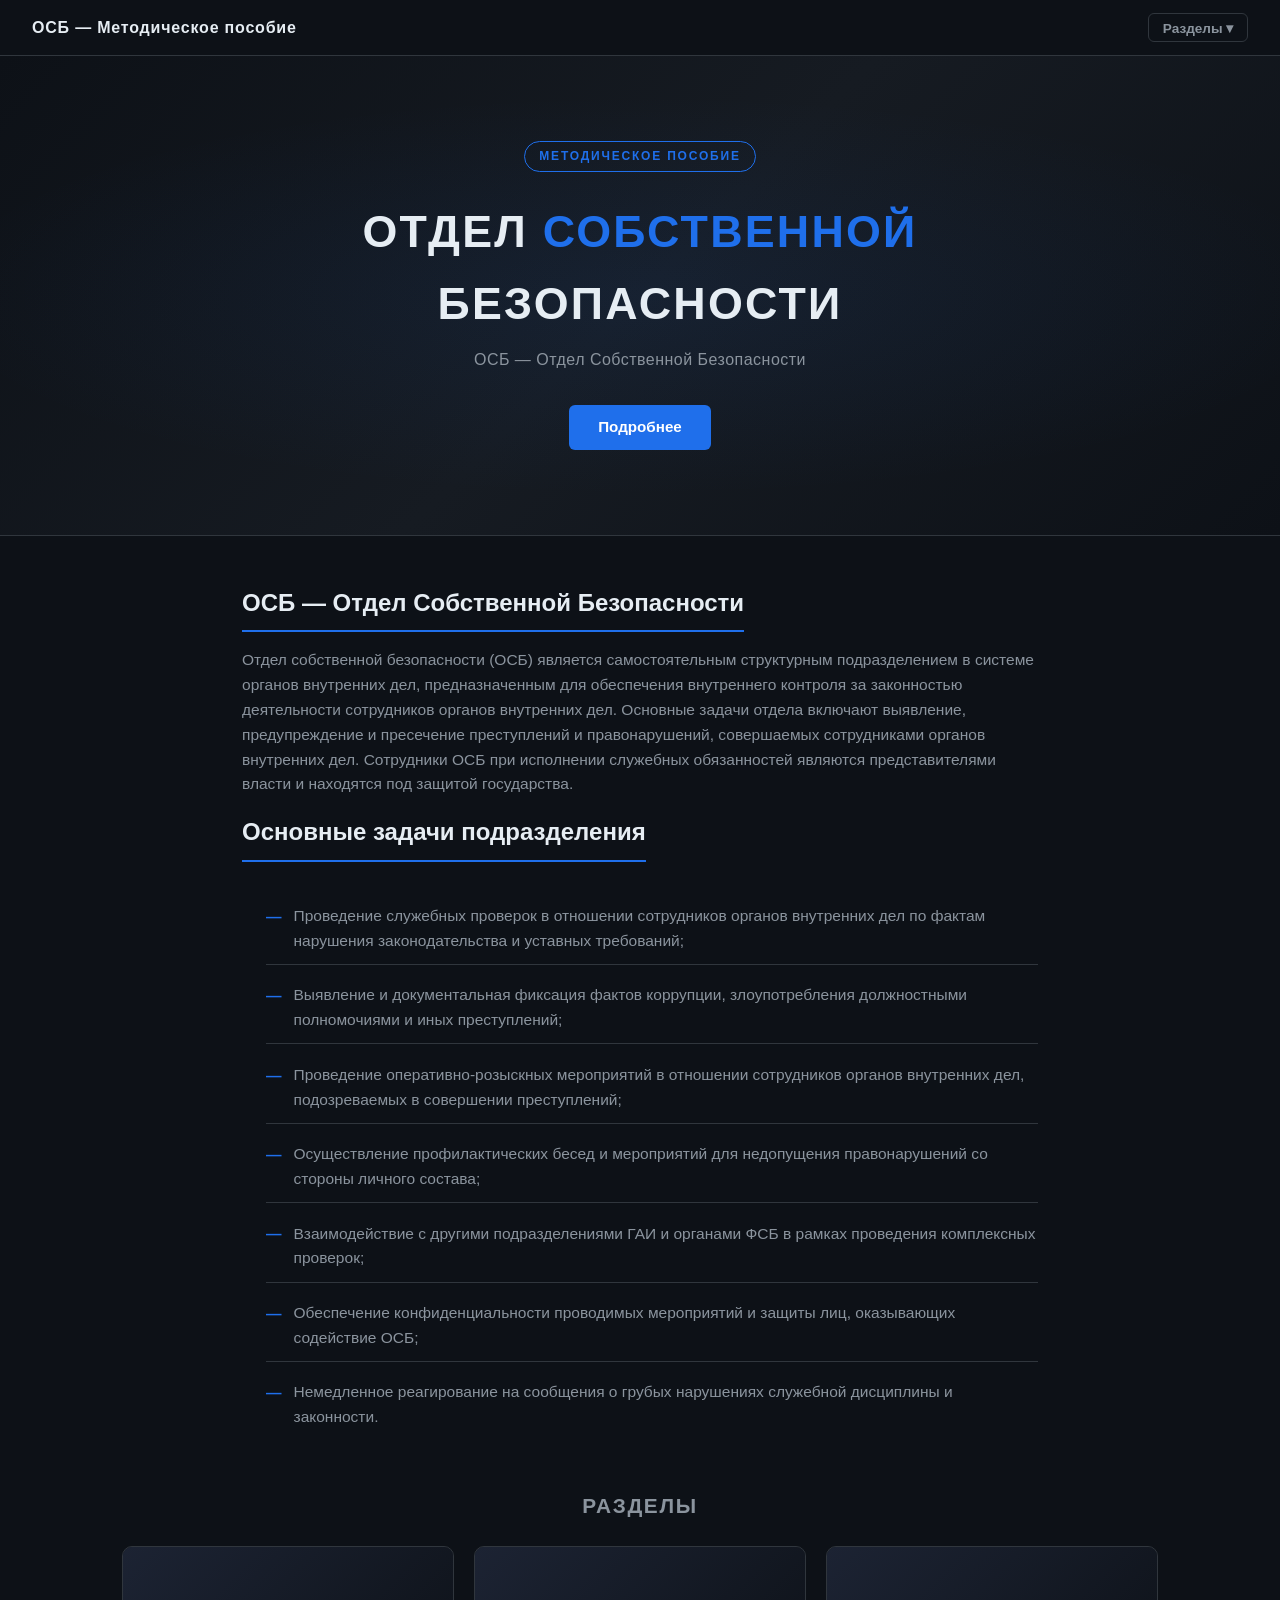
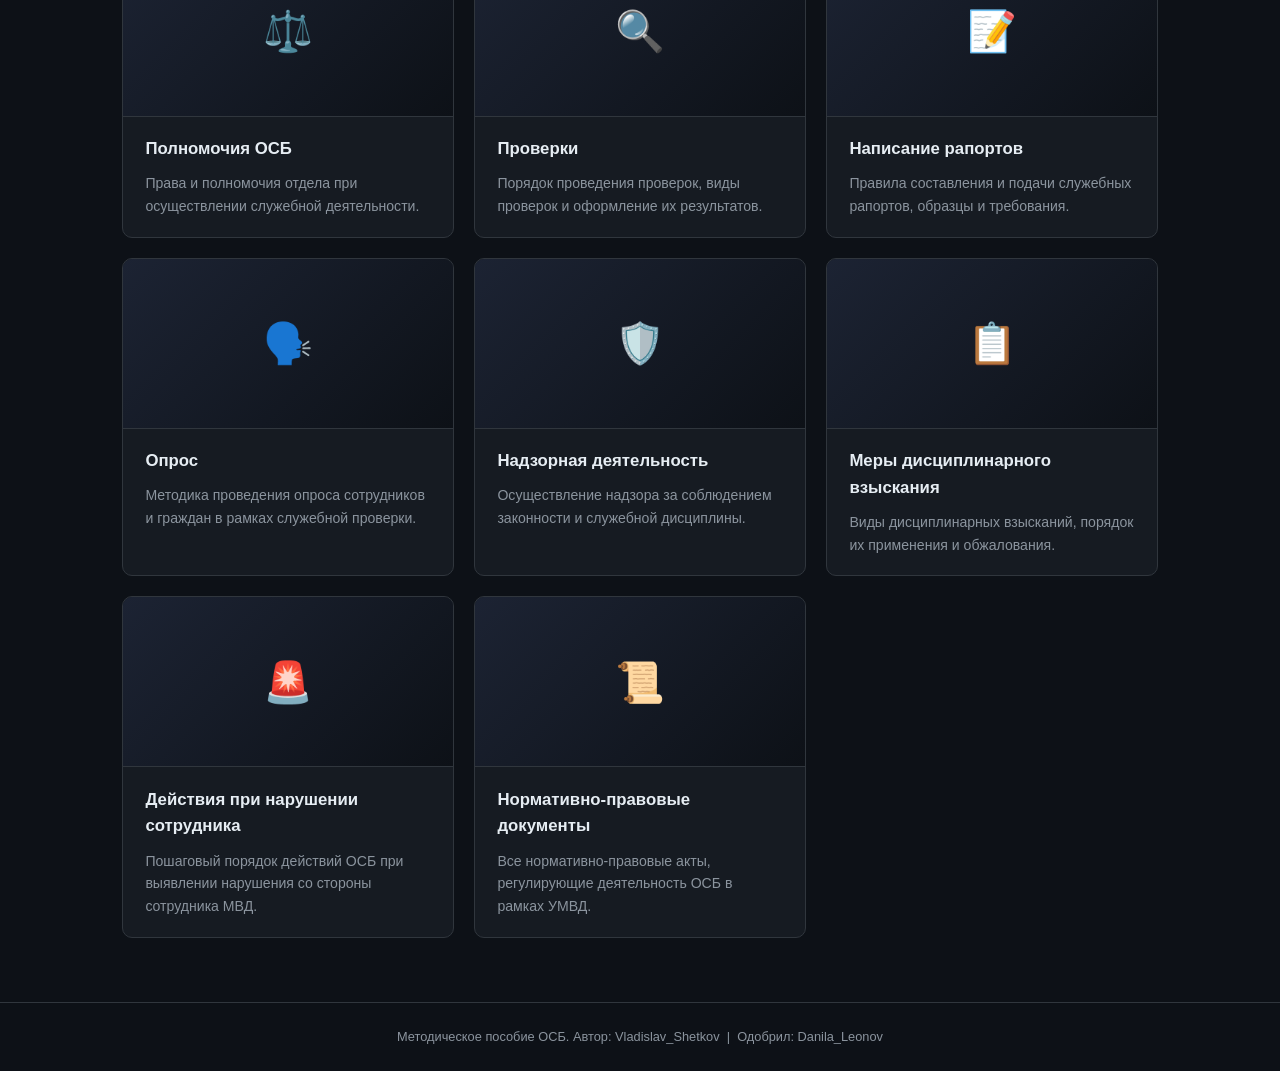
==== commit de167104: "Improve nav, fix inline styles, add dropdown menu - Add sticky dropdown nav with all sections to eve" ====
--- a/index.html
+++ b/index.html
@@ -7,6 +7,24 @@
   <link rel="stylesheet" href="style.css">
 </head>
 <body>
+
+<nav>
+  <a class="nav-logo" href="index.html">ОСБ — Методическое пособие</a>
+
+  <div class="nav-sections">
+    <button class="nav-dropdown-btn" onclick="toggleNavDropdown()">Разделы ▾</button>
+    <div class="nav-dropdown" id="navDropdown">
+      <a href="pages/polnomochiya.html" data-page="polnomochiya">⚖️ Полномочия ОСБ</a>
+      <a href="pages/proverki.html" data-page="proverki">🔍 Проверки</a>
+      <a href="pages/raporty.html" data-page="raporty">📝 Написание рапортов</a>
+      <a href="pages/opros.html" data-page="opros">🗣️ Опрос</a>
+      <a href="pages/nadzor.html" data-page="nadzor">🛡️ Надзорная деятельность</a>
+      <a href="pages/vzyskaniya.html" data-page="vzyskaniya">📋 Меры взыскания</a>
+      <a href="pages/dejstviya.html" data-page="dejstviya">🚨 Действия при нарушении</a>
+      <a href="pages/normativy.html" data-page="normativy">📜 Нормативные документы</a>
+    </div>
+  </div>
+</nav>
 
 <section class="hero">
   <div class="hero-content">
--- a/style.css
+++ b/style.css
@@ -648,3 +648,155 @@
   padding: 0;
 }
 .factors-box ul li { margin-bottom: 0.3rem; }
+
+/* ===== Выпадающее меню разделов ===== */
+.nav-sections {
+  position: relative;
+  margin-left: auto;
+}
+.nav-dropdown-btn {
+  background: none;
+  border: 1px solid var(--border);
+  color: var(--text-secondary);
+  font-size: 0.85rem;
+  font-weight: 600;
+  padding: 0.35rem 0.85rem;
+  border-radius: 6px;
+  cursor: pointer;
+  transition: border-color 0.2s, color 0.2s;
+  font-family: inherit;
+}
+.nav-dropdown-btn:hover {
+  border-color: var(--accent);
+  color: var(--text-primary);
+}
+.nav-dropdown {
+  display: none;
+  position: absolute;
+  top: calc(100% + 8px);
+  right: 0;
+  background: var(--bg-card);
+  border: 1px solid var(--border);
+  border-radius: 8px;
+  min-width: 250px;
+  z-index: 200;
+  padding: 0.4rem 0;
+  box-shadow: 0 8px 24px rgba(0,0,0,0.45);
+}
+.nav-dropdown.open { display: block; }
+.nav-dropdown a {
+  display: flex;
+  align-items: center;
+  gap: 0.5rem;
+  padding: 0.55rem 1rem;
+  color: var(--text-secondary);
+  font-size: 0.88rem;
+  text-decoration: none;
+  transition: background 0.15s, color 0.15s;
+}
+.nav-dropdown a:hover {
+  background: #21262d;
+  color: var(--text-primary);
+  text-decoration: none;
+}
+.nav-dropdown a.active {
+  color: var(--accent);
+  font-weight: 600;
+  background: #1c2333;
+}
+
+/* ===== Стили страницы рапортов (перенесено из inline) ===== */
+.info-list { list-style: none; padding: 0; margin: 0.5rem 0 1.2rem; }
+.info-list li {
+  padding: 0.5rem 0 0.5rem 1.2rem;
+  border-bottom: 1px solid var(--border);
+  color: var(--text-secondary);
+  font-size: 0.95rem;
+  position: relative;
+}
+.info-list li:last-child { border-bottom: none; }
+.info-list li::before {
+  content: '—';
+  position: absolute; left: 0;
+  color: var(--accent); font-weight: 700;
+}
+.code-wrap {
+  position: relative;
+  margin: 0.5rem 0 1.8rem;
+}
+.code-label {
+  font-size: 0.75rem;
+  font-weight: 600;
+  color: var(--text-secondary);
+  text-transform: uppercase;
+  letter-spacing: 0.1em;
+  background: var(--bg-card);
+  border: 1px solid var(--border);
+  border-bottom: none;
+  border-radius: 6px 6px 0 0;
+  padding: 0.4rem 1rem;
+  display: flex;
+  justify-content: space-between;
+  align-items: center;
+}
+.copy-btn {
+  background: none;
+  border: 1px solid var(--border);
+  color: var(--text-secondary);
+  font-size: 0.75rem;
+  padding: 0.2rem 0.6rem;
+  border-radius: 4px;
+  cursor: pointer;
+  transition: border-color 0.2s, color 0.2s;
+  font-family: inherit;
+}
+.copy-btn:hover { border-color: var(--accent); color: var(--accent); }
+.copy-btn.copied { color: #3fb950; border-color: #3fb950; }
+.code-block {
+  background: #0d1117;
+  border: 1px solid var(--border);
+  border-radius: 0 0 6px 6px;
+  padding: 1.2rem 1.4rem;
+  font-family: 'Courier New', monospace;
+  font-size: 0.82rem;
+  color: #a5d6ff;
+  white-space: pre-wrap;
+  word-break: break-word;
+  overflow-x: auto;
+  margin: 0;
+}
+.btn-group {
+  display: flex;
+  flex-wrap: wrap;
+  gap: 0.75rem;
+  margin: 1rem 0 1.5rem;
+}
+.app-btn {
+  display: inline-flex;
+  align-items: center;
+  gap: 0.5rem;
+  padding: 0.6rem 1.3rem;
+  background: #238636;
+  color: #fff;
+  border-radius: 6px;
+  font-weight: 600;
+  font-size: 0.92rem;
+  text-decoration: none;
+  transition: background 0.2s, transform 0.15s;
+}
+.app-btn:hover { background: #2ea043; text-decoration: none; color: #fff; transform: translateY(-2px); }
+.forum-btn {
+  display: inline-flex;
+  align-items: center;
+  gap: 0.5rem;
+  padding: 0.6rem 1.3rem;
+  background: var(--bg-card);
+  color: var(--text-primary);
+  border: 1px solid var(--border);
+  border-radius: 6px;
+  font-weight: 600;
+  font-size: 0.92rem;
+  text-decoration: none;
+  transition: border-color 0.2s, transform 0.15s;
+}
+.forum-btn:hover { border-color: var(--accent); color: var(--accent); text-decoration: none; transform: translateY(-2px); }
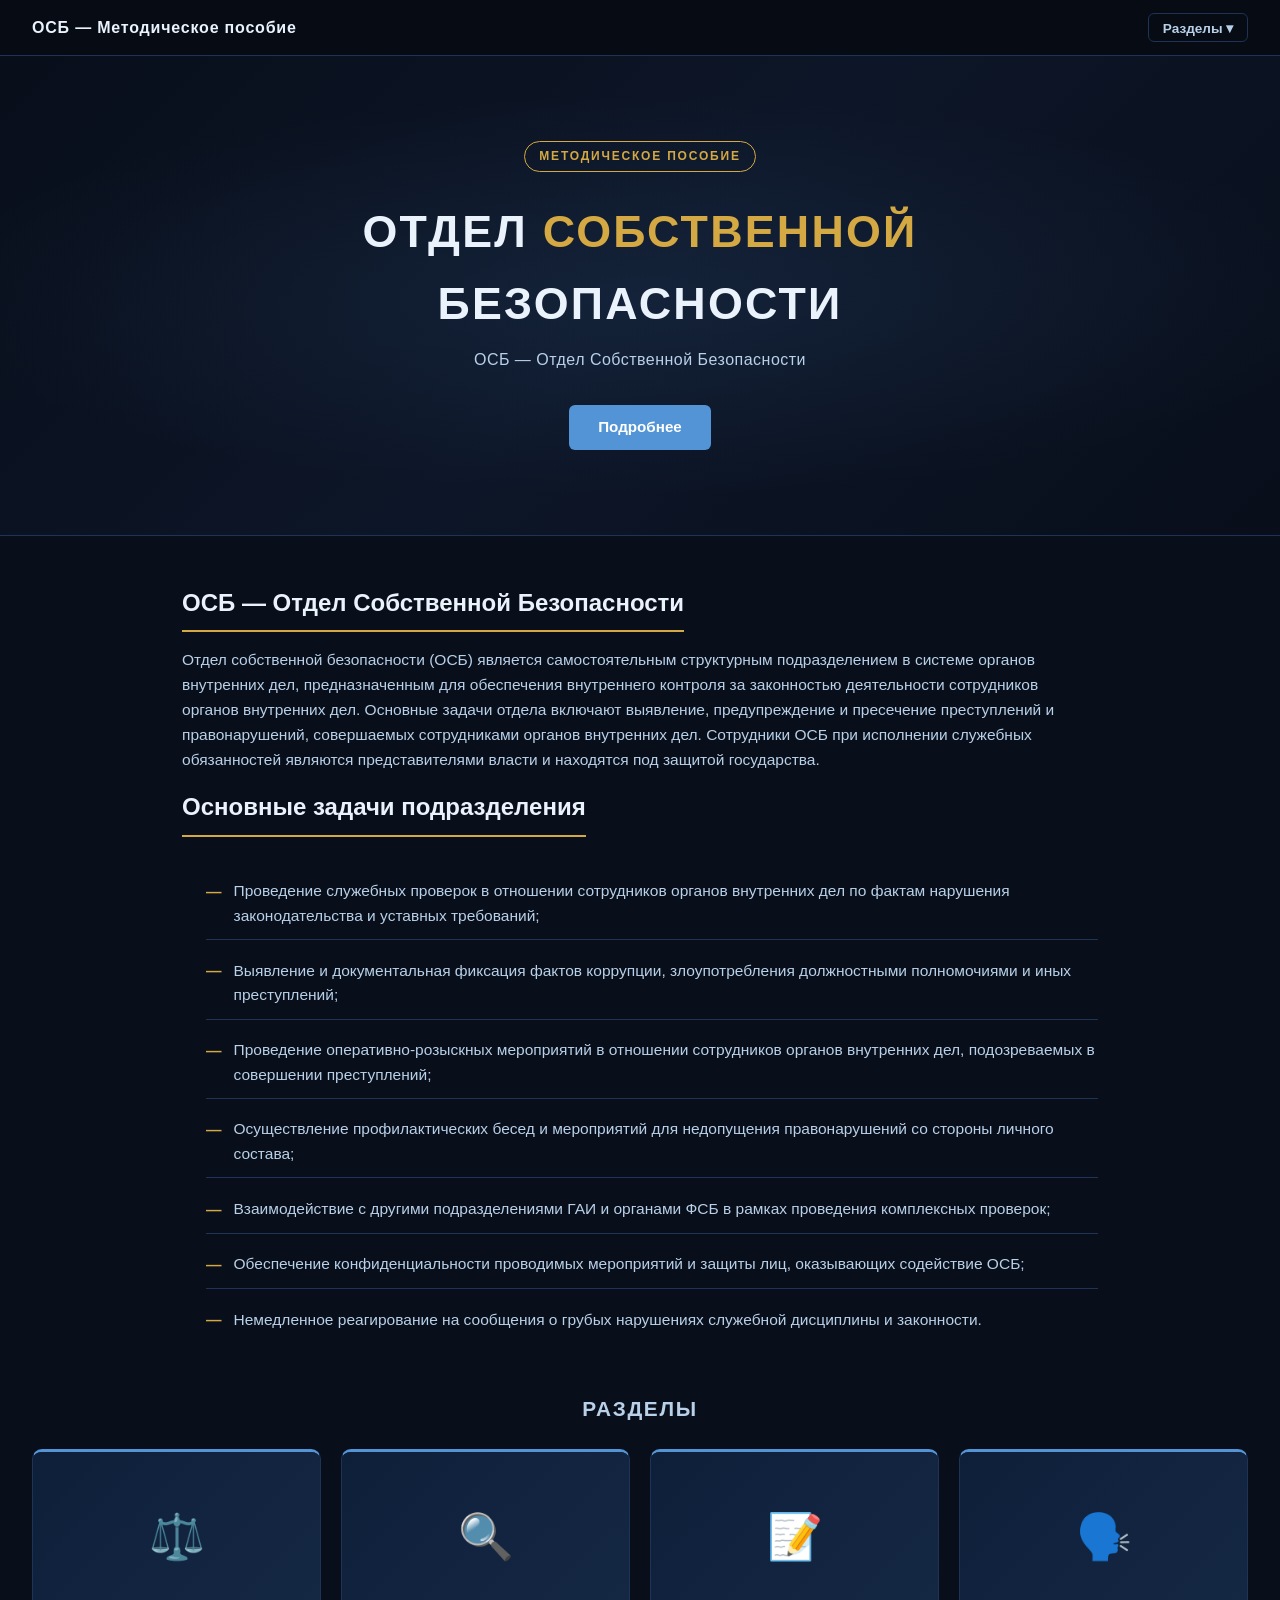
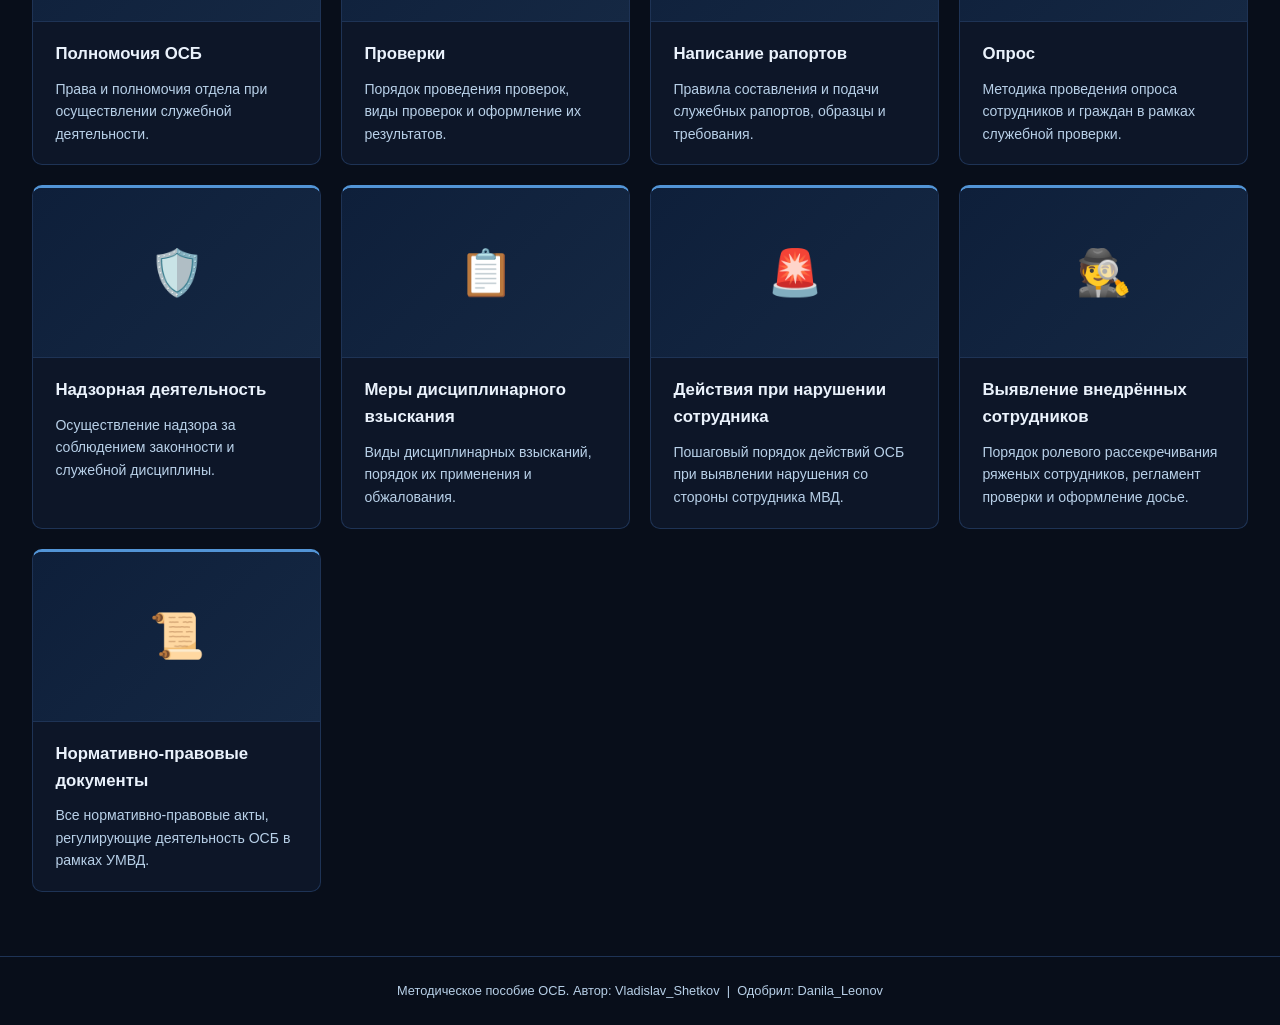
==== commit c87f0f60: "vnedrenya" ====
--- a/index.html
+++ b/index.html
@@ -21,6 +21,7 @@
       <a href="pages/nadzor.html" data-page="nadzor">🛡️ Надзорная деятельность</a>
       <a href="pages/vzyskaniya.html" data-page="vzyskaniya">📋 Меры взыскания</a>
       <a href="pages/dejstviya.html" data-page="dejstviya">🚨 Действия при нарушении</a>
+      <a href="pages/vyyavlenie-vnedrennyh.html" data-page="vyyavlenie-vnedrennyh">🕵️ Выявление внедрённых сотрудников</a>
       <a href="pages/normativy.html" data-page="normativy">📜 Нормативные документы</a>
     </div>
   </div>
@@ -111,6 +112,14 @@
     </div>
   </a>
 
+  <a class="card" href="pages/vyyavlenie-vnedrennyh.html">
+    <div class="card-img-placeholder">🕵️</div>
+    <div class="card-body">
+      <h3>Выявление внедрённых сотрудников</h3>
+      <p>Порядок ролевого рассекречивания ряженых сотрудников, регламент проверки и оформление досье.</p>
+    </div>
+  </a>
+
   <a class="card" href="pages/normativy.html">
     <div class="card-img-placeholder">📜</div>
     <div class="card-body">
@@ -125,5 +134,25 @@
   <p>Методическое пособие ОСБ. Автор: Vladislav_Shetkov &nbsp;|&nbsp; Одобрил: Danila_Leonov</p>
 </footer>
 
+
+<script>
+function toggleNavDropdown() {
+  document.getElementById('navDropdown').classList.toggle('open');
+}
+document.addEventListener('click', function(e) {
+  if (!e.target.closest('.nav-sections')) {
+    var d = document.getElementById('navDropdown');
+    if (d) d.classList.remove('open');
+  }
+});
+(function() {
+  var path = window.location.pathname;
+  document.querySelectorAll('.nav-dropdown a[data-page]').forEach(function(a) {
+    if (path.indexOf(a.getAttribute('data-page')) !== -1) {
+      a.classList.add('active');
+    }
+  });
+})();
+</script>
 </body>
 </html>
--- a/style.css
+++ b/style.css
@@ -6,14 +6,19 @@
 }
 
 :root {
-  --bg-dark: #0d1117;
-  --bg-card: #161b22;
-  --bg-nav: #0d1117;
-  --accent: #1f6feb;
-  --accent-hover: #388bfd;
-  --text-primary: #e6edf3;
-  --text-secondary: #8b949e;
-  --border: #30363d;
+  --bg-dark: #080e1a;
+  --bg-card: #0d1628;
+  --bg-nav: #060b14;
+  --accent: #5294d6;
+  --accent-hover: #7ab3e8;
+  --text-primary: #eaf2fc;
+  --text-secondary: #b8d0e8;
+  --border: #1e3355;
+  /* Дополнительные акценты */
+  --gold: #d4a843;
+  --gold-hover: #ecc15a;
+  --teal: #1f7a70;
+  --teal-hover: #3dbfb0;
 }
 
 body {
@@ -34,7 +39,7 @@
 }
 
 /* ===== Навигация ===== */
-nav {
+body > nav {
   position: sticky;
   top: 0;
   z-index: 100;
@@ -46,7 +51,7 @@
   height: 56px;
 }
 
-nav .nav-logo {
+body > nav .nav-logo {
   font-size: 1rem;
   font-weight: 700;
   color: var(--text-primary);
@@ -55,7 +60,7 @@
   white-space: nowrap;
 }
 
-nav .nav-logo:hover {
+body > nav .nav-logo:hover {
   color: var(--accent-hover);
   text-decoration: none;
 }
@@ -67,7 +72,7 @@
   display: flex;
   align-items: center;
   justify-content: center;
-  background: linear-gradient(135deg, #0d1117 0%, #161b22 50%, #0d1117 100%);
+  background: linear-gradient(135deg, #080e1a 0%, #0d1628 50%, #080e1a 100%);
   overflow: hidden;
   border-bottom: 1px solid var(--border);
 }
@@ -77,7 +82,7 @@
   position: absolute;
   inset: 0;
   background:
-    radial-gradient(ellipse 80% 60% at 50% 50%, rgba(31, 111, 235, 0.08) 0%, transparent 70%);
+    radial-gradient(ellipse 80% 60% at 50% 50%, rgba(82, 148, 214, 0.1) 0%, transparent 70%);
 }
 
 .hero-content {
@@ -89,8 +94,8 @@
 
 .hero-badge {
   display: inline-block;
-  border: 1px solid var(--accent);
-  color: var(--accent);
+  border: 1px solid var(--gold);
+  color: var(--gold);
   font-size: 0.75rem;
   font-weight: 600;
   letter-spacing: 0.15em;
@@ -110,7 +115,7 @@
 }
 
 .hero h1 span {
-  color: var(--accent);
+  color: var(--gold);
 }
 
 .hero .hero-sub {
@@ -152,7 +157,7 @@
   color: var(--text-primary);
   margin-bottom: 1rem;
   padding-bottom: 0.5rem;
-  border-bottom: 2px solid var(--accent);
+  border-bottom: 2px solid var(--gold);
   display: inline-block;
 }
 
@@ -195,16 +200,19 @@
 .card {
   background: var(--bg-card);
   border: 1px solid var(--border);
+  border-top: 3px solid var(--accent);
   border-radius: 10px;
   overflow: hidden;
-  transition: border-color 0.2s, transform 0.2s;
+  transition: border-color 0.2s, transform 0.2s, box-shadow 0.2s;
   display: flex;
   flex-direction: column;
 }
 
 .card:hover {
-  border-color: var(--accent);
+  border-color: var(--accent-hover);
+  border-top-color: var(--gold);
   transform: translateY(-3px);
+  box-shadow: 0 8px 24px rgba(0,0,0,0.4);
 }
 
 .card-img {
@@ -212,7 +220,7 @@
   height: 170px;
   object-fit: cover;
   display: block;
-  background: linear-gradient(135deg, #161b22 0%, #1c2333 100%);
+  background: linear-gradient(135deg, #0d1628 0%, #111e35 100%);
 }
 
 .card-img-placeholder {
@@ -221,8 +229,8 @@
   display: flex;
   align-items: center;
   justify-content: center;
-  font-size: 2.5rem;
-  background: linear-gradient(135deg, #1c2333 0%, #0d1117 100%);
+  font-size: 2.8rem;
+  background: linear-gradient(135deg, #0e1f3a 0%, #152843 100%);
   border-bottom: 1px solid var(--border);
 }
 
@@ -305,6 +313,8 @@
   text-transform: uppercase;
   letter-spacing: 0.04em;
   color: var(--text-primary);
+  border-left: 4px solid var(--gold);
+  padding-left: 0.75rem;
 }
 
 .page-content {
@@ -356,10 +366,59 @@
 
 /* ===== Адаптивность ===== */
 @media (max-width: 600px) {
-  nav { padding: 0 1rem; }
+  body > nav { padding: 0 1rem; }
   .hero-content { padding: 2rem 1rem; }
   .sections-grid { padding: 0 1rem; }
   .about, .page-wrapper { padding: 0 1rem; }
+  .step { flex-direction: column; }
+  .step-num, .step-icon { width: 2rem; height: 2rem; font-size: 0.85rem; }
+}
+
+/* ===== Широкий экран (1280px+) ===== */
+@media (min-width: 1280px) {
+  .page-wrapper { max-width: 980px; }
+  .about { max-width: 980px; }
+  .sections-grid { max-width: 1300px; }
+  .hero-content { max-width: 960px; }
+}
+
+/* ===== Очень широкий экран (1600px+, 16:9) ===== */
+@media (min-width: 1600px) {
+  .page-wrapper { max-width: 1140px; }
+  .about { max-width: 1140px; }
+  .sections-grid {
+    max-width: 1500px;
+    grid-template-columns: repeat(auto-fill, minmax(320px, 1fr));
+  }
+  .hero-content { max-width: 1100px; }
+  .hero h1 { font-size: 3.4rem; }
+  .steps {
+    display: grid;
+    grid-template-columns: 1fr 1fr;
+    gap: 1.1rem;
+  }
+  /* Одиночный шаг — растянуть на всю ширину (если нечётный последний) */
+  .steps .step:last-child:nth-child(odd) {
+    grid-column: 1 / -1;
+  }
+  /* Ветвление и предупреждения — всегда в один столбец */
+  .step-branch,
+  .steps:has(.step.warning),
+  .steps:has(.step.darkred) {
+    display: flex;
+    flex-direction: column;
+  }
+  .article-block { padding: 1.6rem 2rem; }
+}
+
+/* ===== Ультраширокий (1920px+) ===== */
+@media (min-width: 1920px) {
+  .page-wrapper { max-width: 1300px; }
+  .about { max-width: 1300px; }
+  .sections-grid {
+    max-width: 1700px;
+    grid-template-columns: repeat(auto-fill, minmax(340px, 1fr));
+  }
 }
 
 /* ===== Хлебные крошки ===== */
@@ -409,7 +468,7 @@
 }
 .task-list li::before {
   content: '—';
-  color: var(--accent);
+  color: var(--gold);
   font-weight: 700;
   flex-shrink: 0;
   margin-top: 0.05rem;
@@ -419,20 +478,20 @@
 .article-block {
   background: var(--bg-card);
   border: 1px solid var(--border);
-  border-left: 3px solid var(--accent);
+  border-left: 3px solid var(--gold);
   border-radius: 8px;
   padding: 1.4rem 1.6rem;
   margin-bottom: 1.5rem;
   transition: border-color 0.2s;
 }
 .article-block:hover {
-  border-color: var(--accent);
-  border-left-color: var(--accent-hover);
+  border-color: var(--gold);
+  border-left-color: var(--gold-hover);
 }
 .article-block h2 {
   font-size: 1rem;
   font-weight: 700;
-  color: var(--accent);
+  color: var(--gold);
   margin-bottom: 1rem;
   text-transform: uppercase;
   letter-spacing: 0.04em;
@@ -569,7 +628,7 @@
 }
 .branch-tag {
   flex-shrink: 0;
-  background: #21262d;
+  background: #102040;
   border: 1px solid var(--border);
   color: var(--accent);
   font-weight: 700;
@@ -596,8 +655,10 @@
 .section-label {
   font-size: 1.2rem;
   font-weight: 700;
-  color: var(--text-primary);
+  color: var(--teal-hover);
   margin: 2rem 0 0.5rem;
+  padding-top: 0.5rem;
+  letter-spacing: 0.03em;
 }
 .section-label.red { color: #f85149; }
 .section-desc {
@@ -612,6 +673,14 @@
   text-transform: uppercase;
   letter-spacing: 0.1em;
   margin: 2rem 0 0.75rem;
+}
+
+/* Горизонтальный разделитель между крупными секциями */
+.section-sep {
+  border: none;
+  border-top: 1px solid var(--border);
+  margin: 2.5rem 0 0;
+  position: relative;
 }
 
 /* ===== Шкала тяжести ===== */
@@ -634,7 +703,7 @@
 .factors-box {
   background: var(--bg-card);
   border: 1px solid var(--border);
-  border-left: 3px solid var(--accent);
+  border-left: 3px solid var(--teal-hover);
   border-radius: 8px;
   padding: 1.1rem 1.4rem;
   margin: 1.5rem 0 2.5rem;
@@ -667,8 +736,8 @@
   font-family: inherit;
 }
 .nav-dropdown-btn:hover {
-  border-color: var(--accent);
-  color: var(--text-primary);
+  border-color: var(--gold);
+  color: var(--gold);
 }
 .nav-dropdown {
   display: none;
@@ -695,14 +764,14 @@
   transition: background 0.15s, color 0.15s;
 }
 .nav-dropdown a:hover {
-  background: #21262d;
+  background: #102040;
   color: var(--text-primary);
   text-decoration: none;
 }
 .nav-dropdown a.active {
-  color: var(--accent);
-  font-weight: 600;
-  background: #1c2333;
+  color: var(--gold);
+  font-weight: 600;
+  background: #0d1628;
 }
 
 /* ===== Стили страницы рапортов (перенесено из inline) ===== */
@@ -718,7 +787,7 @@
 .info-list li::before {
   content: '—';
   position: absolute; left: 0;
-  color: var(--accent); font-weight: 700;
+  color: var(--gold); font-weight: 700;
 }
 .code-wrap {
   position: relative;
@@ -753,7 +822,7 @@
 .copy-btn:hover { border-color: var(--accent); color: var(--accent); }
 .copy-btn.copied { color: #3fb950; border-color: #3fb950; }
 .code-block {
-  background: #0d1117;
+  background: #080e1a;
   border: 1px solid var(--border);
   border-radius: 0 0 6px 6px;
   padding: 1.2rem 1.4rem;
